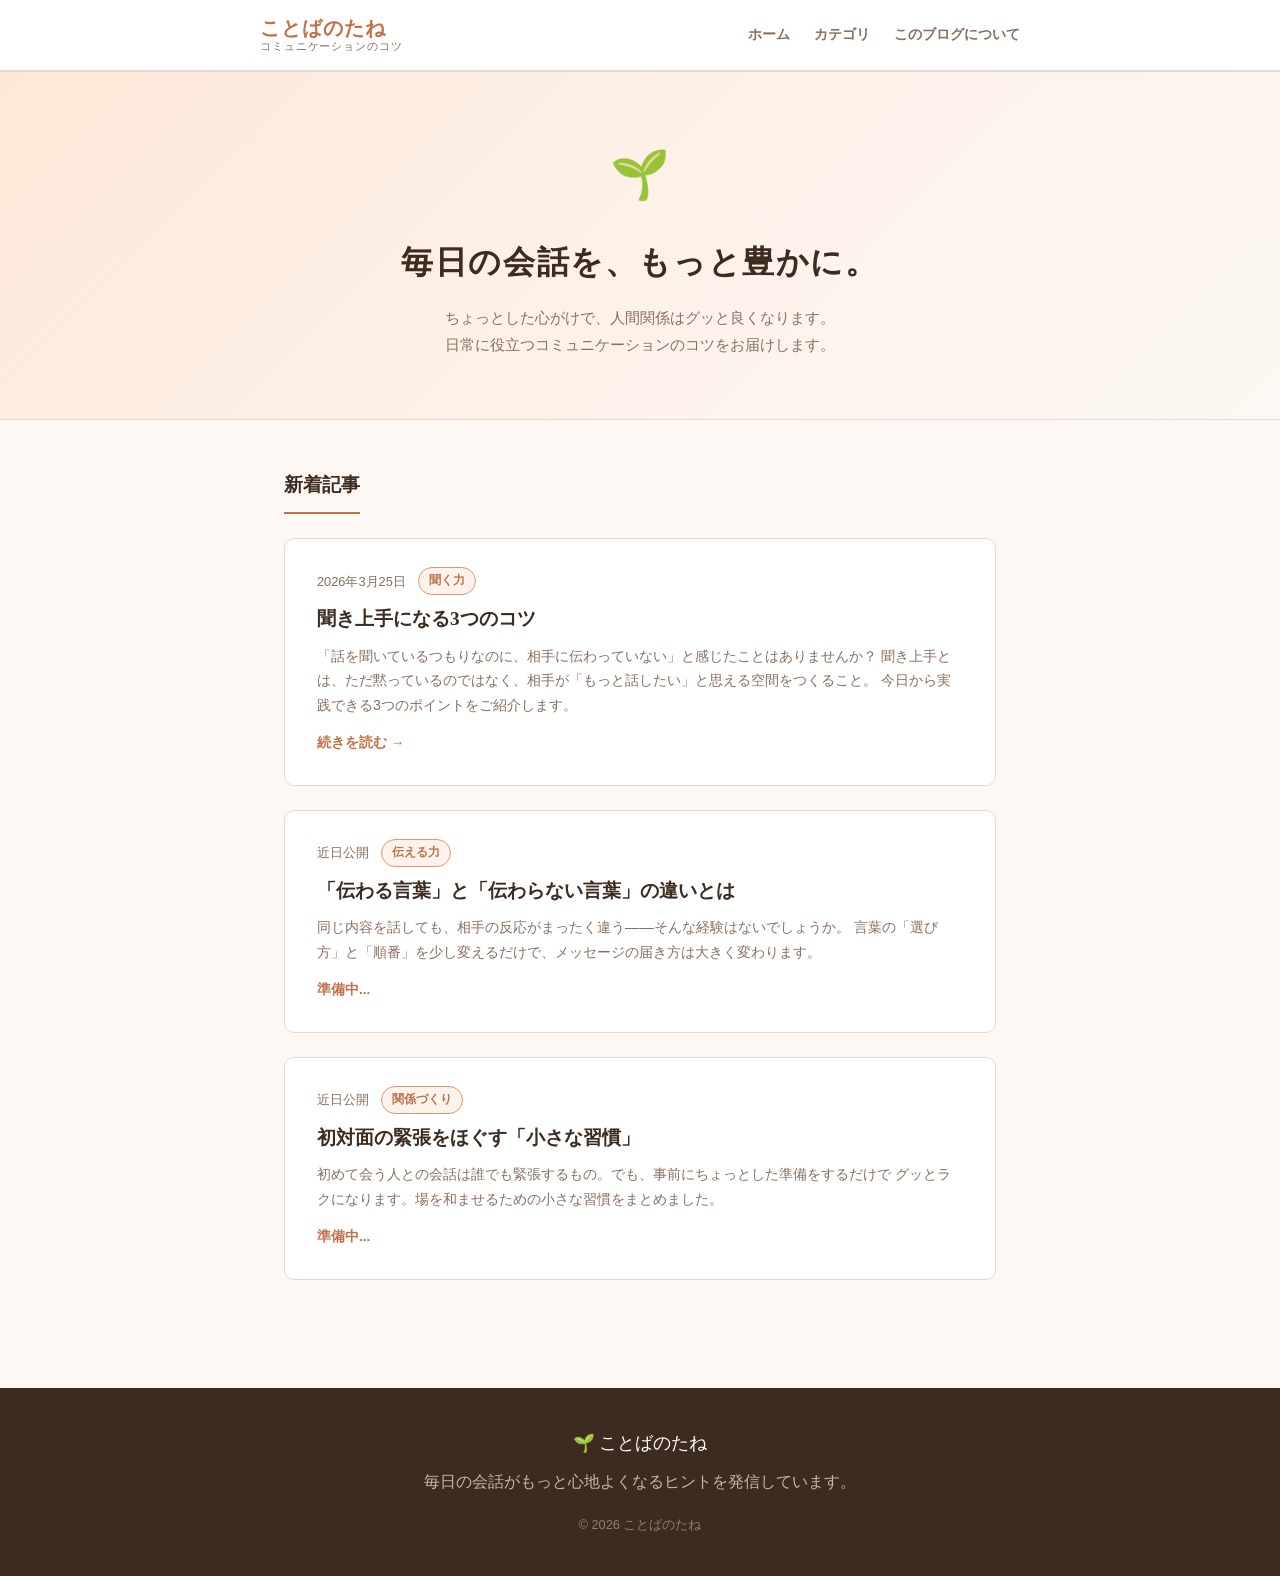
==== index.html @ 7c999f78 "Add files via upload" ====
<!DOCTYPE html>
<html lang="ja">
<head>
  <meta charset="UTF-8">
  <meta name="viewport" content="width=device-width, initial-scale=1.0">
  <title>ことばのたね - コミュニケーションのコツ</title>
  <meta name="description" content="毎日の会話がもっと心地よくなる。コミュニケーションのコツをやさしく発信するブログです。">
  <link rel="stylesheet" href="style.css">
</head>
<body>

  <!-- ヘッダー -->
  <header class="site-header">
    <div class="site-header__inner">
      <a href="index.html" class="site-logo" style="text-decoration:none;">
        <span class="site-logo__title">ことばのたね</span>
        <span class="site-logo__subtitle">コミュニケーションのコツ</span>
      </a>
      <nav class="site-nav">
        <a href="index.html">ホーム</a>
        <a href="#">カテゴリ</a>
        <a href="#">このブログについて</a>
      </nav>
    </div>
  </header>

  <!-- ヒーロー -->
  <section class="hero">
    <div class="hero__inner">
      <div class="hero__icon">🌱</div>
      <h1 class="hero__title">毎日の会話を、もっと豊かに。</h1>
      <p class="hero__desc">ちょっとした心がけで、人間関係はグッと良くなります。<br>日常に役立つコミュニケーションのコツをお届けします。</p>
    </div>
  </section>

  <!-- 記事一覧 -->
  <main class="main-container">
    <h2 class="section-title">新着記事</h2>

    <div class="article-list">

      <!-- 記事1 -->
      <a href="article-listening.html" class="article-card">
        <div class="article-card__meta">
          <span class="article-card__date">2026年3月25日</span>
          <span class="article-card__tag">聞く力</span>
        </div>
        <h3 class="article-card__title">聞き上手になる3つのコツ</h3>
        <p class="article-card__excerpt">
          「話を聞いているつもりなのに、相手に伝わっていない」と感じたことはありませんか？
          聞き上手とは、ただ黙っているのではなく、相手が「もっと話したい」と思える空間をつくること。
          今日から実践できる3つのポイントをご紹介します。
        </p>
        <span class="article-card__read-more">続きを読む →</span>
      </a>

      <!-- 記事2（プレースホルダー） -->
      <a href="#" class="article-card">
        <div class="article-card__meta">
          <span class="article-card__date">近日公開</span>
          <span class="article-card__tag">伝える力</span>
        </div>
        <h3 class="article-card__title">「伝わる言葉」と「伝わらない言葉」の違いとは</h3>
        <p class="article-card__excerpt">
          同じ内容を話しても、相手の反応がまったく違う——そんな経験はないでしょうか。
          言葉の「選び方」と「順番」を少し変えるだけで、メッセージの届き方は大きく変わります。
        </p>
        <span class="article-card__read-more">準備中...</span>
      </a>

      <!-- 記事3（プレースホルダー） -->
      <a href="#" class="article-card">
        <div class="article-card__meta">
          <span class="article-card__date">近日公開</span>
          <span class="article-card__tag">関係づくり</span>
        </div>
        <h3 class="article-card__title">初対面の緊張をほぐす「小さな習慣」</h3>
        <p class="article-card__excerpt">
          初めて会う人との会話は誰でも緊張するもの。でも、事前にちょっとした準備をするだけで
          グッとラクになります。場を和ませるための小さな習慣をまとめました。
        </p>
        <span class="article-card__read-more">準備中...</span>
      </a>

    </div>
  </main>

  <!-- フッター -->
  <footer class="site-footer">
    <div class="site-footer__logo">🌱 ことばのたね</div>
    <p>毎日の会話がもっと心地よくなるヒントを発信しています。</p>
    <p class="site-footer__copy">&copy; 2026 ことばのたね</p>
  </footer>

</body>
</html>
---- style.css ----
/* ===== リセット & 基本設定 ===== */
*, *::before, *::after {
  box-sizing: border-box;
  margin: 0;
  padding: 0;
}

:root {
  --color-bg: #fdf8f3;
  --color-surface: #ffffff;
  --color-primary: #c0714a;
  --color-primary-light: #e8956d;
  --color-text: #3d2b1f;
  --color-text-muted: #8a6e5e;
  --color-border: #e8d9ce;
  --color-accent-bg: #fef3ec;
  --font-base: 'Hiragino Kaku Gothic ProN', 'Hiragino Sans', 'Noto Sans JP', sans-serif;
  --font-serif: 'Hiragino Mincho ProN', 'Noto Serif JP', serif;
  --max-width: 760px;
  --radius: 10px;
}

body {
  background-color: var(--color-bg);
  color: var(--color-text);
  font-family: var(--font-base);
  font-size: 16px;
  line-height: 1.8;
}

a {
  color: var(--color-primary);
  text-decoration: none;
}

a:hover {
  text-decoration: underline;
}

img {
  max-width: 100%;
  display: block;
}

/* ===== ヘッダー ===== */
.site-header {
  background-color: var(--color-surface);
  border-bottom: 2px solid var(--color-border);
  padding: 0 24px;
}

.site-header__inner {
  max-width: var(--max-width);
  margin: 0 auto;
  display: flex;
  align-items: center;
  justify-content: space-between;
  height: 70px;
}

.site-logo {
  display: flex;
  flex-direction: column;
  line-height: 1.2;
}

.site-logo__title {
  font-family: var(--font-serif);
  font-size: 1.25rem;
  font-weight: bold;
  color: var(--color-primary);
  letter-spacing: 0.05em;
}

.site-logo__subtitle {
  font-size: 0.7rem;
  color: var(--color-text-muted);
  letter-spacing: 0.08em;
}

.site-nav {
  display: flex;
  gap: 24px;
}

.site-nav a {
  font-size: 0.875rem;
  color: var(--color-text-muted);
  font-weight: bold;
  transition: color 0.2s;
}

.site-nav a:hover {
  color: var(--color-primary);
  text-decoration: none;
}

/* ===== ヒーロー ===== */
.hero {
  background: linear-gradient(135deg, #fde8d8 0%, #fdf3ec 60%, #fdf8f3 100%);
  padding: 60px 24px;
  text-align: center;
  border-bottom: 1px solid var(--color-border);
}

.hero__inner {
  max-width: var(--max-width);
  margin: 0 auto;
}

.hero__icon {
  font-size: 3rem;
  margin-bottom: 16px;
}

.hero__title {
  font-family: var(--font-serif);
  font-size: 2rem;
  color: var(--color-text);
  margin-bottom: 12px;
  letter-spacing: 0.05em;
}

.hero__desc {
  font-size: 0.95rem;
  color: var(--color-text-muted);
  max-width: 480px;
  margin: 0 auto;
}

/* ===== メインレイアウト ===== */
.main-container {
  max-width: var(--max-width);
  margin: 0 auto;
  padding: 48px 24px;
}

/* ===== セクションタイトル ===== */
.section-title {
  font-family: var(--font-serif);
  font-size: 1.2rem;
  color: var(--color-text);
  margin-bottom: 24px;
  padding-bottom: 10px;
  border-bottom: 2px solid var(--color-primary);
  display: inline-block;
}

/* ===== 記事カード ===== */
.article-list {
  display: flex;
  flex-direction: column;
  gap: 24px;
}

.article-card {
  background: var(--color-surface);
  border: 1px solid var(--color-border);
  border-radius: var(--radius);
  padding: 28px 32px;
  transition: box-shadow 0.2s, transform 0.2s;
  display: block;
  color: inherit;
}

.article-card:hover {
  box-shadow: 0 4px 20px rgba(192, 113, 74, 0.12);
  transform: translateY(-2px);
  text-decoration: none;
}

.article-card__meta {
  display: flex;
  align-items: center;
  gap: 12px;
  margin-bottom: 10px;
}

.article-card__date {
  font-size: 0.8rem;
  color: var(--color-text-muted);
}

.article-card__tag {
  font-size: 0.75rem;
  background-color: var(--color-accent-bg);
  color: var(--color-primary);
  border: 1px solid var(--color-primary-light);
  border-radius: 20px;
  padding: 2px 10px;
  font-weight: bold;
}

.article-card__title {
  font-family: var(--font-serif);
  font-size: 1.2rem;
  color: var(--color-text);
  margin-bottom: 10px;
  line-height: 1.5;
}

.article-card:hover .article-card__title {
  color: var(--color-primary);
}

.article-card__excerpt {
  font-size: 0.9rem;
  color: var(--color-text-muted);
  line-height: 1.7;
}

.article-card__read-more {
  display: inline-block;
  margin-top: 14px;
  font-size: 0.85rem;
  font-weight: bold;
  color: var(--color-primary);
}

/* ===== フッター ===== */
.site-footer {
  background-color: var(--color-text);
  color: #c9b5ab;
  text-align: center;
  padding: 40px 24px;
  margin-top: 60px;
}

.site-footer__logo {
  font-family: var(--font-serif);
  font-size: 1.1rem;
  color: #fff;
  margin-bottom: 8px;
}

.site-footer__copy {
  font-size: 0.8rem;
  margin-top: 16px;
  opacity: 0.6;
}

/* ===== 記事詳細ページ ===== */
.article-header {
  background: linear-gradient(135deg, #fde8d8 0%, #fdf3ec 60%, #fdf8f3 100%);
  padding: 56px 24px 48px;
  border-bottom: 1px solid var(--color-border);
}

.article-header__inner {
  max-width: var(--max-width);
  margin: 0 auto;
}

.article-header__back {
  display: inline-block;
  font-size: 0.85rem;
  color: var(--color-text-muted);
  margin-bottom: 24px;
}

.article-header__back:hover {
  color: var(--color-primary);
  text-decoration: none;
}

.article-header__meta {
  display: flex;
  align-items: center;
  gap: 12px;
  margin-bottom: 16px;
}

.article-header__title {
  font-family: var(--font-serif);
  font-size: 1.9rem;
  line-height: 1.45;
  color: var(--color-text);
  letter-spacing: 0.03em;
}

/* ===== 記事本文 ===== */
.article-body {
  max-width: var(--max-width);
  margin: 0 auto;
  padding: 48px 24px 64px;
}

.article-body p {
  margin-bottom: 1.5em;
  font-size: 1rem;
  line-height: 1.9;
}

.article-body h2 {
  font-family: var(--font-serif);
  font-size: 1.4rem;
  color: var(--color-text);
  margin: 2.4em 0 0.8em;
  padding-left: 14px;
  border-left: 4px solid var(--color-primary);
  line-height: 1.4;
}

.article-body h3 {
  font-family: var(--font-serif);
  font-size: 1.15rem;
  color: var(--color-text);
  margin: 1.8em 0 0.6em;
}

.article-body ul, .article-body ol {
  padding-left: 1.6em;
  margin-bottom: 1.5em;
}

.article-body li {
  margin-bottom: 0.5em;
}

.article-body blockquote {
  background-color: var(--color-accent-bg);
  border-left: 4px solid var(--color-primary-light);
  padding: 16px 20px;
  border-radius: 0 var(--radius) var(--radius) 0;
  margin: 1.5em 0;
  font-style: italic;
  color: var(--color-text-muted);
}

.article-body .tip-box {
  background-color: var(--color-accent-bg);
  border: 1px solid var(--color-border);
  border-radius: var(--radius);
  padding: 20px 24px;
  margin: 1.5em 0;
}

.article-body .tip-box__label {
  font-size: 0.8rem;
  font-weight: bold;
  color: var(--color-primary);
  letter-spacing: 0.1em;
  margin-bottom: 6px;
}

/* ===== 記事ナビゲーション ===== */
.article-nav {
  max-width: var(--max-width);
  margin: 0 auto 48px;
  padding: 0 24px;
  display: flex;
  justify-content: center;
  gap: 16px;
  flex-wrap: wrap;
}

.article-nav a {
  display: inline-block;
  padding: 10px 24px;
  border-radius: 24px;
  font-size: 0.9rem;
  font-weight: bold;
  background-color: var(--color-surface);
  border: 2px solid var(--color-primary);
  color: var(--color-primary);
  transition: background-color 0.2s, color 0.2s;
}

.article-nav a:hover {
  background-color: var(--color-primary);
  color: #fff;
  text-decoration: none;
}

/* ===== レスポンシブ ===== */
@media (max-width: 600px) {
  .hero__title { font-size: 1.5rem; }
  .article-header__title { font-size: 1.5rem; }
  .article-card { padding: 20px; }
  .site-nav { gap: 16px; }
}
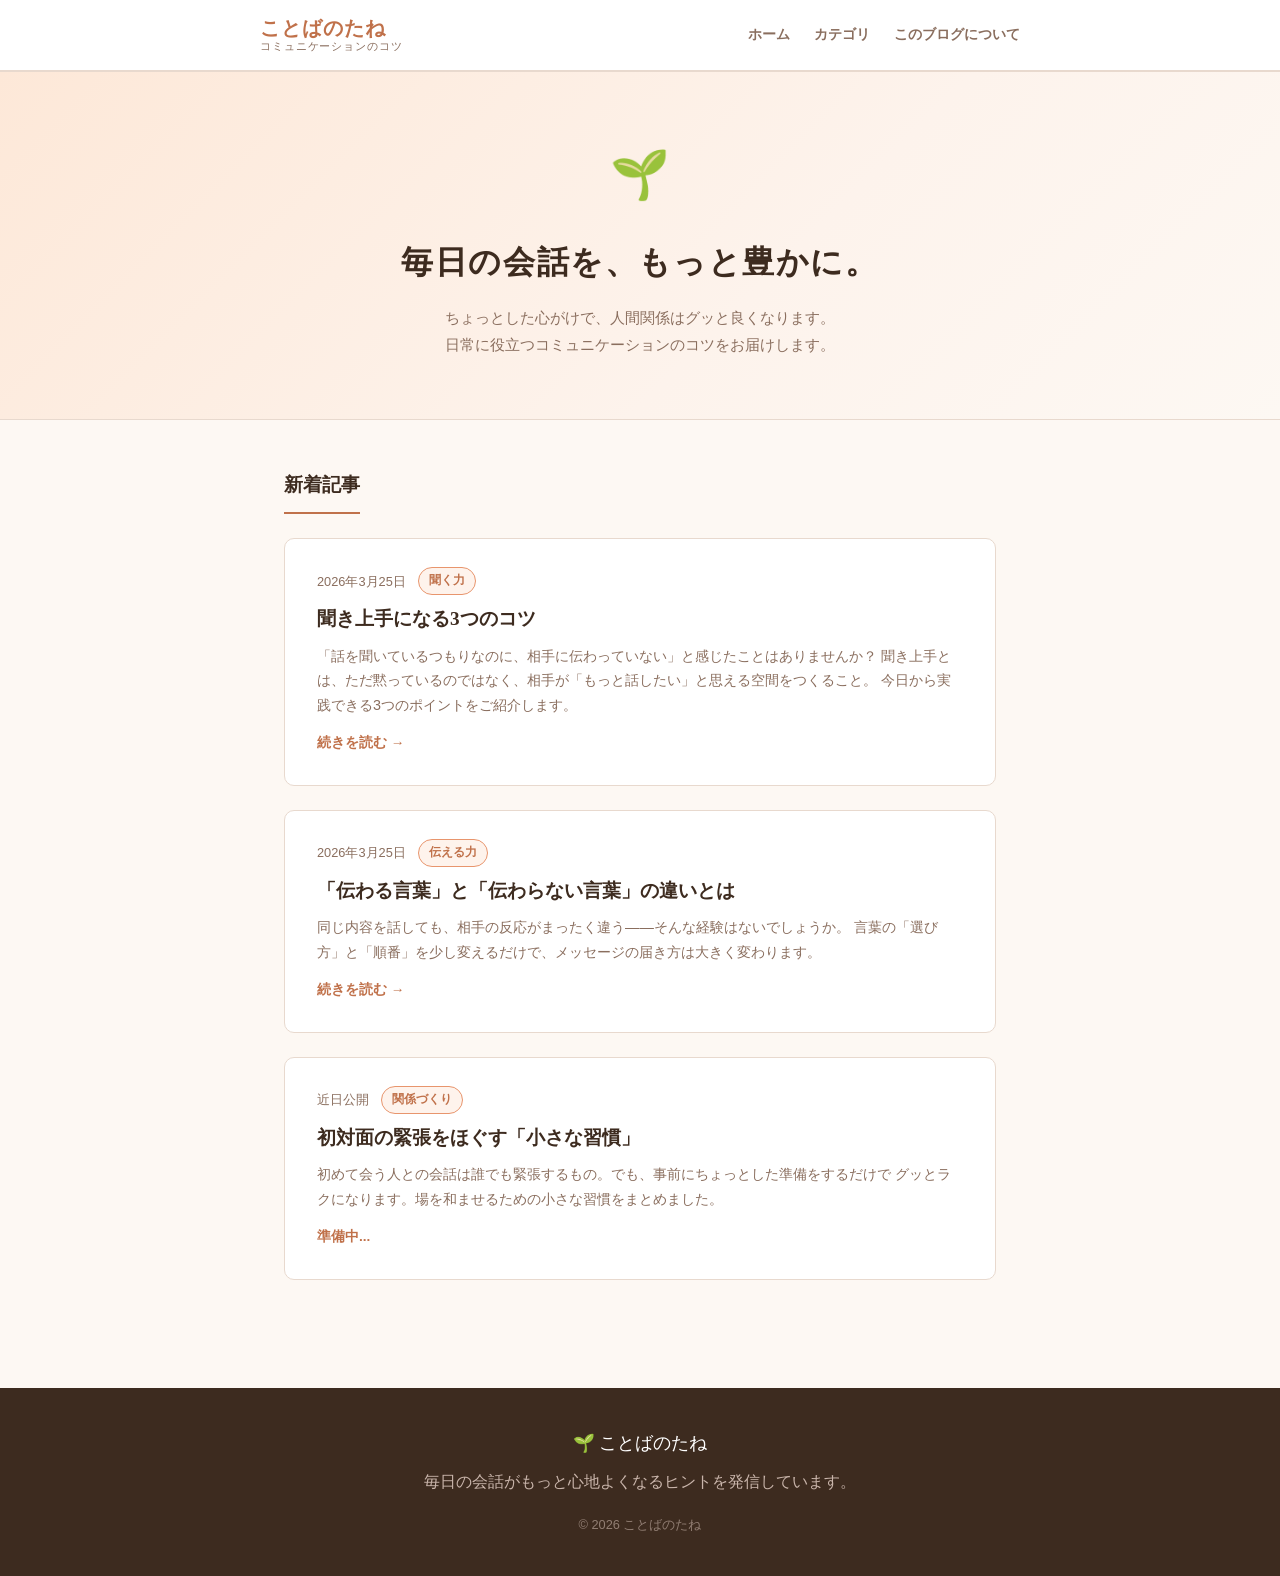
==== commit d23cc073: "Add files via upload" ====
--- a/index.html
+++ b/index.html
@@ -54,10 +54,10 @@
         <span class="article-card__read-more">続きを読む →</span>
       </a>
 
-      <!-- 記事2（プレースホルダー） -->
-      <a href="#" class="article-card">
+      <!-- 記事2 -->
+      <a href="article-words.html" class="article-card">
         <div class="article-card__meta">
-          <span class="article-card__date">近日公開</span>
+          <span class="article-card__date">2026年3月25日</span>
           <span class="article-card__tag">伝える力</span>
         </div>
         <h3 class="article-card__title">「伝わる言葉」と「伝わらない言葉」の違いとは</h3>
@@ -65,7 +65,7 @@
           同じ内容を話しても、相手の反応がまったく違う——そんな経験はないでしょうか。
           言葉の「選び方」と「順番」を少し変えるだけで、メッセージの届き方は大きく変わります。
         </p>
-        <span class="article-card__read-more">準備中...</span>
+        <span class="article-card__read-more">続きを読む →</span>
       </a>
 
       <!-- 記事3（プレースホルダー） -->
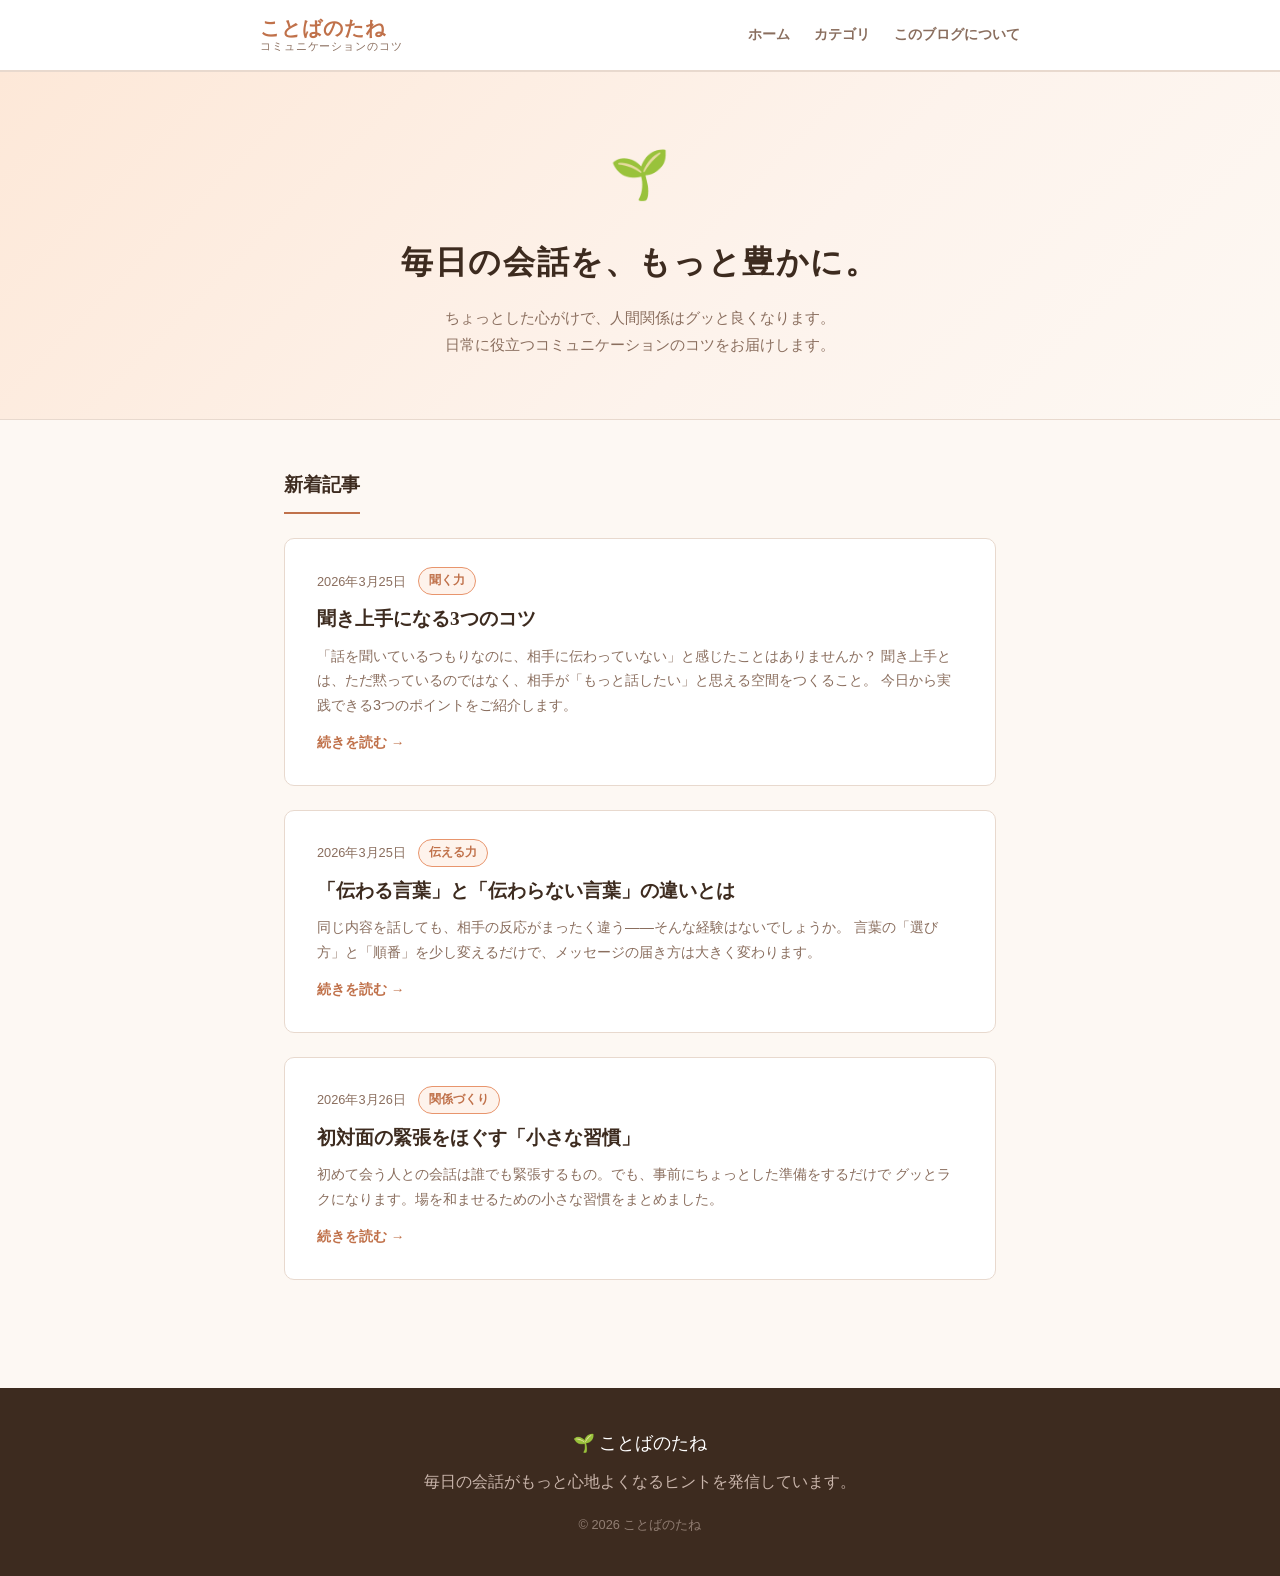
==== commit 2a84ee74: "Add files via upload" ====
--- a/index.html
+++ b/index.html
@@ -68,10 +68,10 @@
         <span class="article-card__read-more">続きを読む →</span>
       </a>
 
-      <!-- 記事3（プレースホルダー） -->
-      <a href="#" class="article-card">
+      <!-- 記事3 -->
+      <a href="article-first-meeting.html" class="article-card">
         <div class="article-card__meta">
-          <span class="article-card__date">近日公開</span>
+          <span class="article-card__date">2026年3月26日</span>
           <span class="article-card__tag">関係づくり</span>
         </div>
         <h3 class="article-card__title">初対面の緊張をほぐす「小さな習慣」</h3>
@@ -79,7 +79,7 @@
           初めて会う人との会話は誰でも緊張するもの。でも、事前にちょっとした準備をするだけで
           グッとラクになります。場を和ませるための小さな習慣をまとめました。
         </p>
-        <span class="article-card__read-more">準備中...</span>
+        <span class="article-card__read-more">続きを読む →</span>
       </a>
 
     </div>
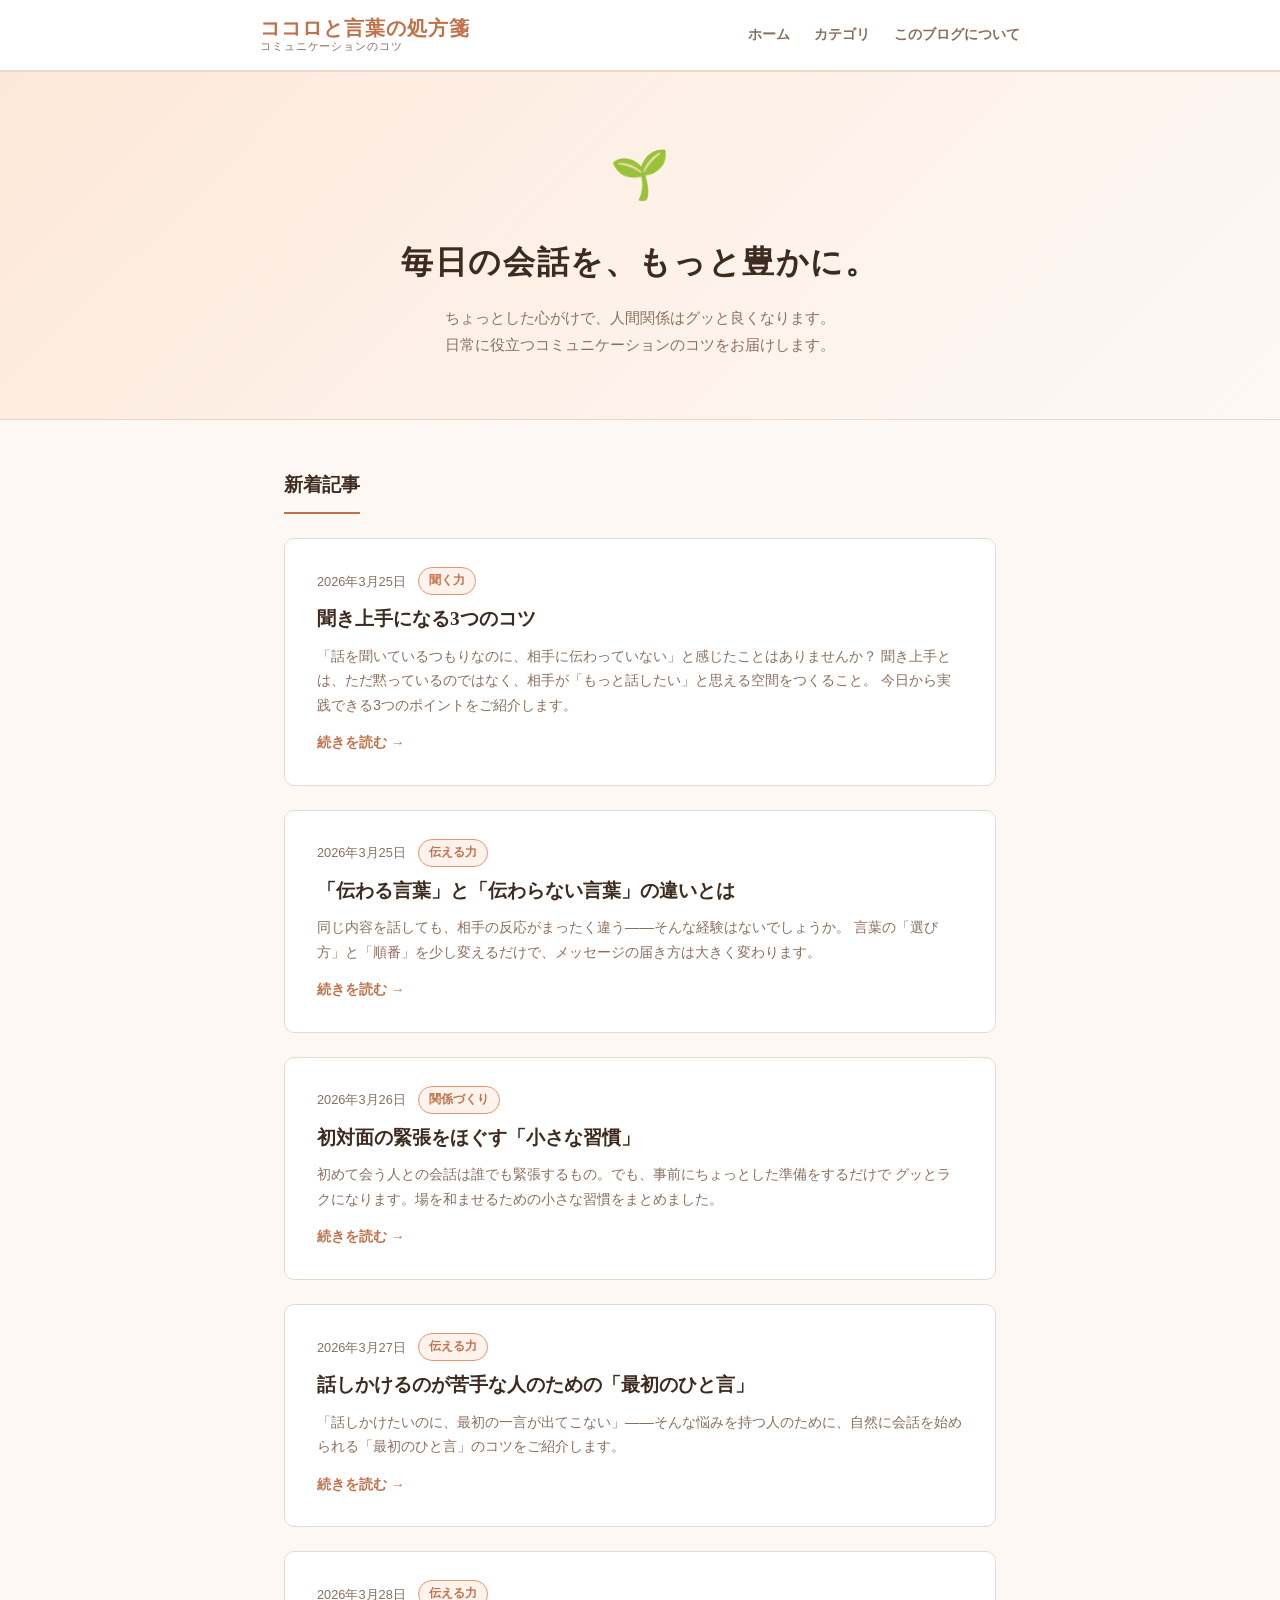
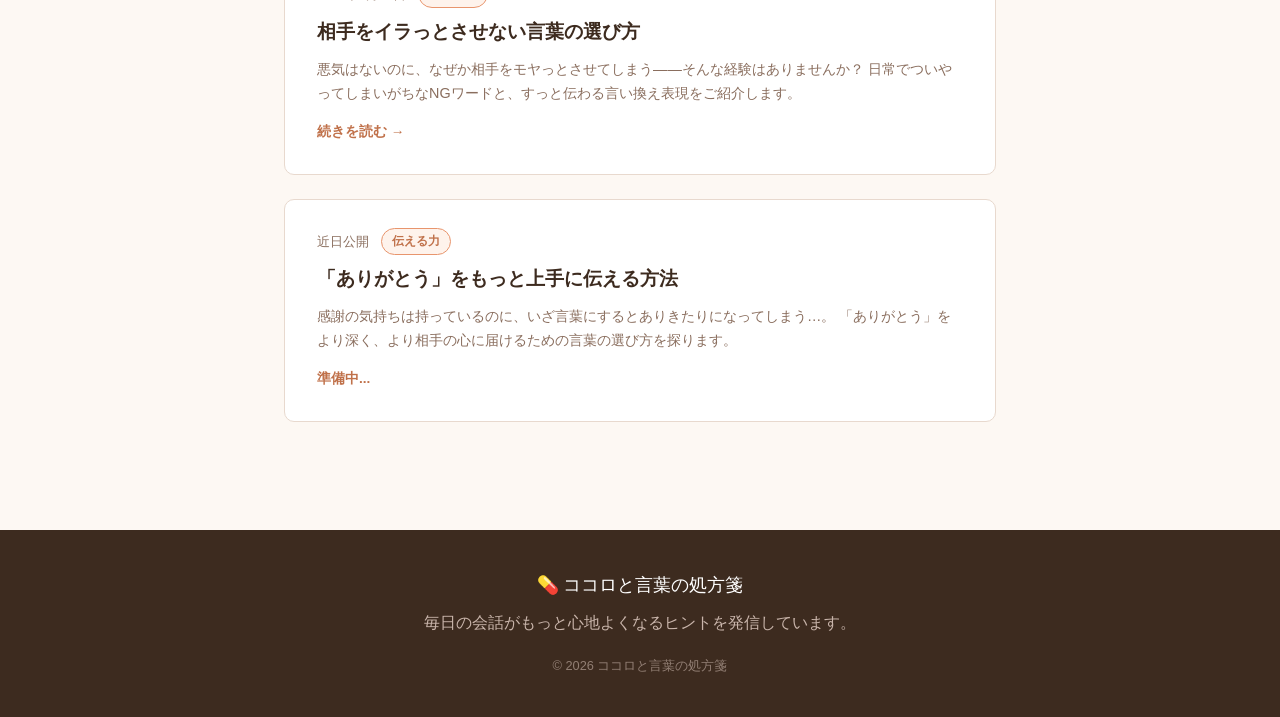
==== commit 2650ceaa: "Add files via upload" ====
--- a/index.html
+++ b/index.html
@@ -3,7 +3,7 @@
 <head>
   <meta charset="UTF-8">
   <meta name="viewport" content="width=device-width, initial-scale=1.0">
-  <title>ことばのたね - コミュニケーションのコツ</title>
+  <title>ココロと言葉の処方箋 - コミュニケーションのコツ</title>
   <meta name="description" content="毎日の会話がもっと心地よくなる。コミュニケーションのコツをやさしく発信するブログです。">
   <link rel="stylesheet" href="style.css">
 </head>
@@ -13,7 +13,7 @@
   <header class="site-header">
     <div class="site-header__inner">
       <a href="index.html" class="site-logo" style="text-decoration:none;">
-        <span class="site-logo__title">ことばのたね</span>
+        <span class="site-logo__title">ココロと言葉の処方箋</span>
         <span class="site-logo__subtitle">コミュニケーションのコツ</span>
       </a>
       <nav class="site-nav">
@@ -82,14 +82,55 @@
         <span class="article-card__read-more">続きを読む →</span>
       </a>
 
+      <!-- 記事4 -->
+      <a href="article-first-word.html" class="article-card">
+        <div class="article-card__meta">
+          <span class="article-card__date">2026年3月27日</span>
+          <span class="article-card__tag">伝える力</span>
+        </div>
+        <h3 class="article-card__title">話しかけるのが苦手な人のための「最初のひと言」</h3>
+        <p class="article-card__excerpt">
+          「話しかけたいのに、最初の一言が出てこない」——そんな悩みを持つ人のために、自然に会話を始められる「最初のひと言」のコツをご紹介します。
+        </p>
+        <span class="article-card__read-more">続きを読む →</span>
+      </a>
+
+      <!-- 記事5 -->
+      <a href="article-irritation.html" class="article-card">
+        <div class="article-card__meta">
+          <span class="article-card__date">2026年3月28日</span>
+          <span class="article-card__tag">伝える力</span>
+        </div>
+        <h3 class="article-card__title">相手をイラっとさせない言葉の選び方</h3>
+        <p class="article-card__excerpt">
+          悪気はないのに、なぜか相手をモヤっとさせてしまう——そんな経験はありませんか？
+          日常でついやってしまいがちなNGワードと、すっと伝わる言い換え表現をご紹介します。
+        </p>
+        <span class="article-card__read-more">続きを読む →</span>
+      </a>
+
+      <!-- 記事6 -->
+      <a href="#" class="article-card">
+        <div class="article-card__meta">
+          <span class="article-card__date">近日公開</span>
+          <span class="article-card__tag">伝える力</span>
+        </div>
+        <h3 class="article-card__title">「ありがとう」をもっと上手に伝える方法</h3>
+        <p class="article-card__excerpt">
+          感謝の気持ちは持っているのに、いざ言葉にするとありきたりになってしまう…。
+          「ありがとう」をより深く、より相手の心に届けるための言葉の選び方を探ります。
+        </p>
+        <span class="article-card__read-more">準備中...</span>
+      </a>
+
     </div>
   </main>
 
   <!-- フッター -->
   <footer class="site-footer">
-    <div class="site-footer__logo">🌱 ことばのたね</div>
+    <div class="site-footer__logo">💊 ココロと言葉の処方箋</div>
     <p>毎日の会話がもっと心地よくなるヒントを発信しています。</p>
-    <p class="site-footer__copy">&copy; 2026 ことばのたね</p>
+    <p class="site-footer__copy">&copy; 2026 ココロと言葉の処方箋</p>
   </footer>
 
 </body>
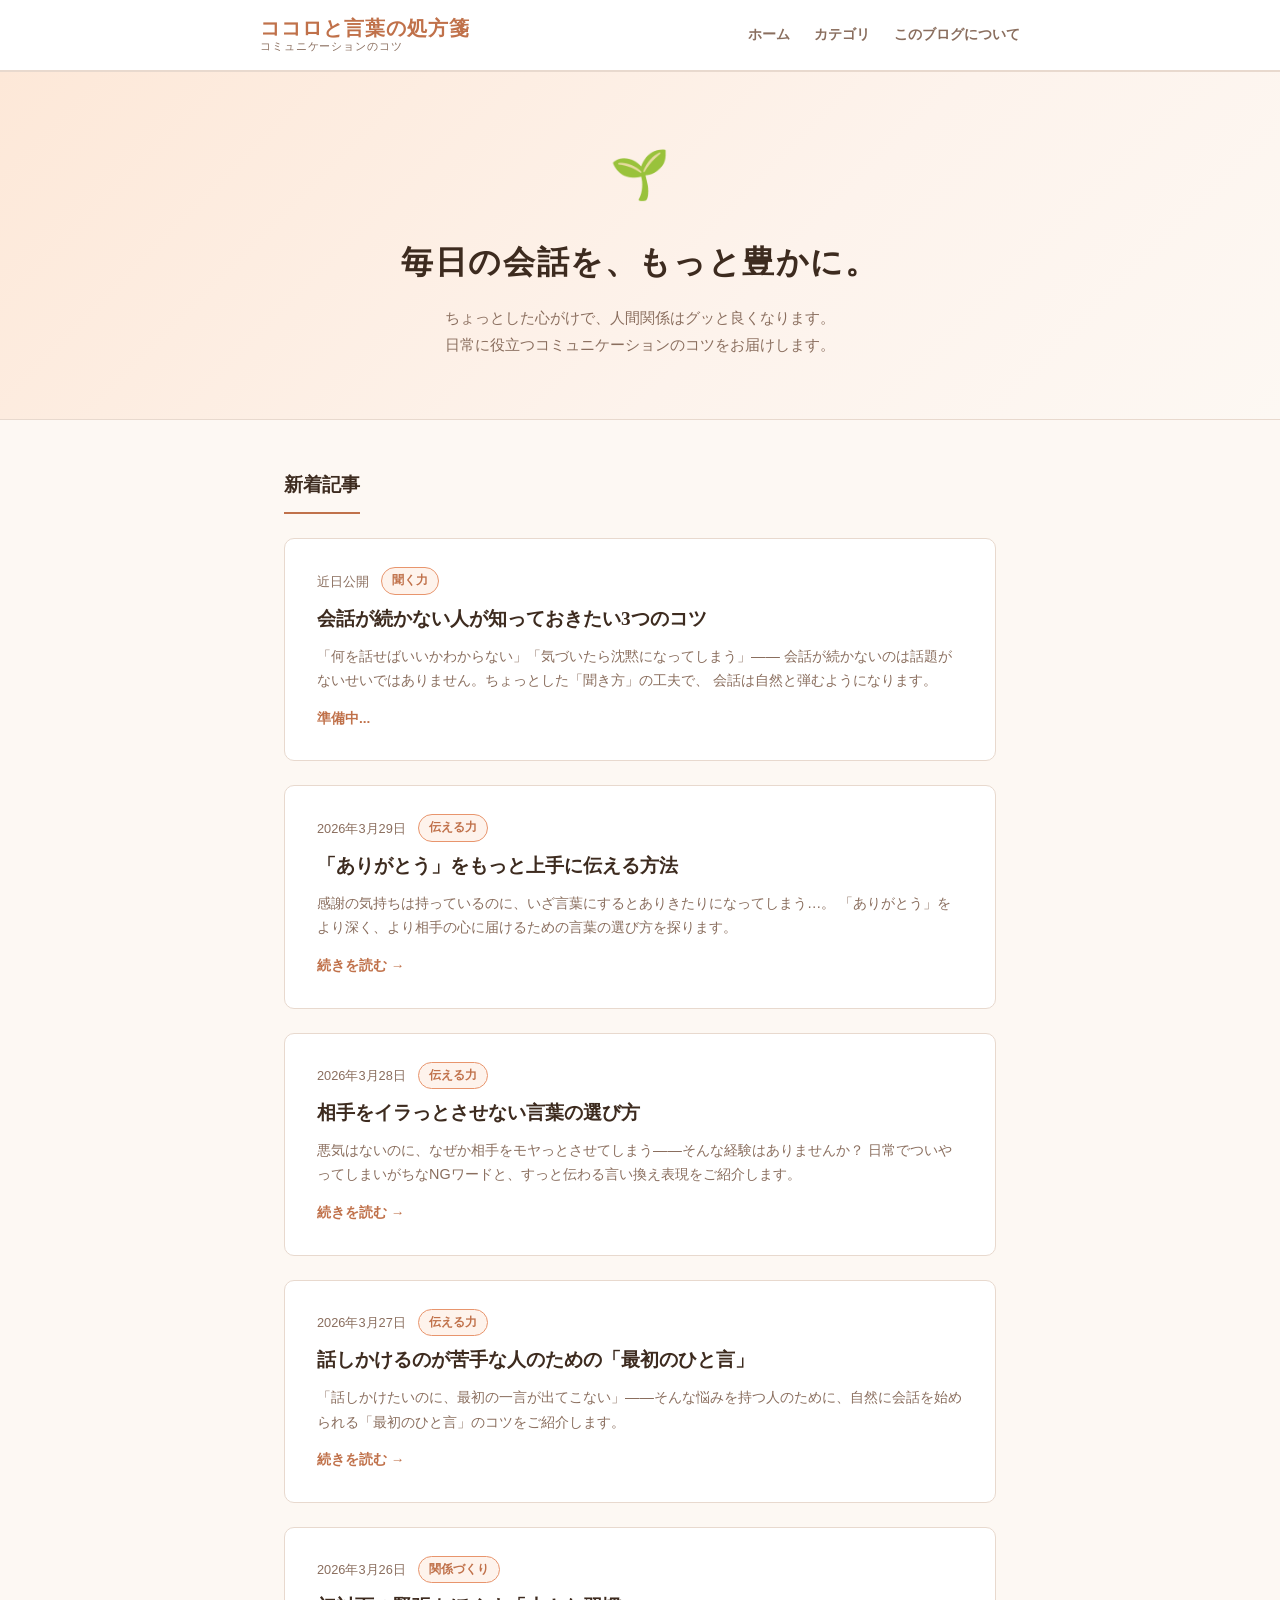
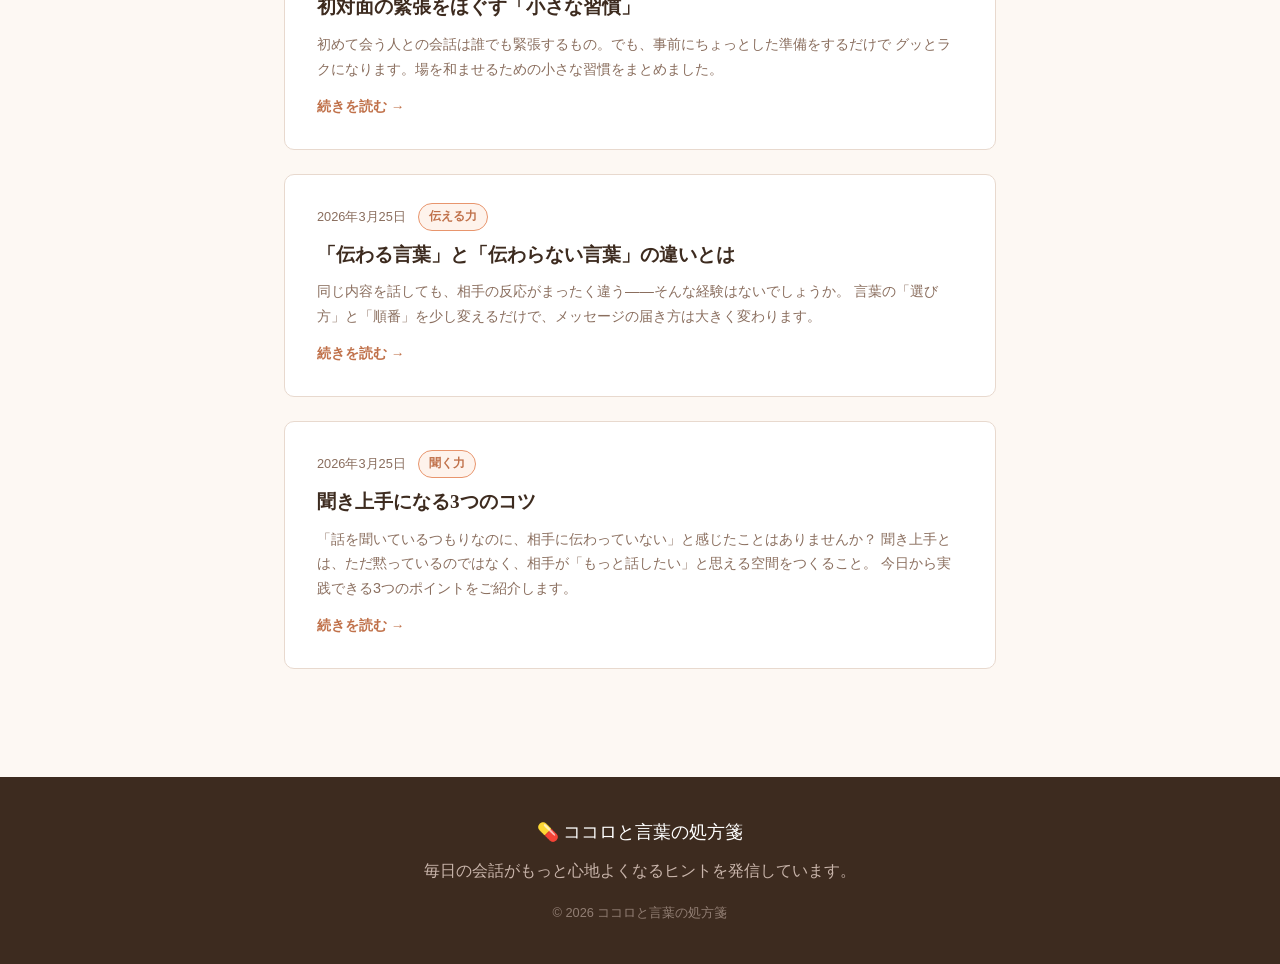
==== commit c405ef2a: "Add files via upload" ====
--- a/index.html
+++ b/index.html
@@ -40,44 +40,44 @@
     <div class="article-list">
 
       <!-- 記事1 -->
-      <a href="article-listening.html" class="article-card">
+      <a href="#" class="article-card">
         <div class="article-card__meta">
-          <span class="article-card__date">2026年3月25日</span>
+          <span class="article-card__date">近日公開</span>
           <span class="article-card__tag">聞く力</span>
         </div>
-        <h3 class="article-card__title">聞き上手になる3つのコツ</h3>
+        <h3 class="article-card__title">会話が続かない人が知っておきたい3つのコツ</h3>
         <p class="article-card__excerpt">
-          「話を聞いているつもりなのに、相手に伝わっていない」と感じたことはありませんか？
-          聞き上手とは、ただ黙っているのではなく、相手が「もっと話したい」と思える空間をつくること。
-          今日から実践できる3つのポイントをご紹介します。
+          「何を話せばいいかわからない」「気づいたら沈黙になってしまう」——
+          会話が続かないのは話題がないせいではありません。ちょっとした「聞き方」の工夫で、
+          会話は自然と弾むようになります。
         </p>
-        <span class="article-card__read-more">続きを読む →</span>
+        <span class="article-card__read-more">準備中...</span>
       </a>
 
       <!-- 記事2 -->
-      <a href="article-words.html" class="article-card">
+      <a href="article-thankyou.html" class="article-card">
         <div class="article-card__meta">
-          <span class="article-card__date">2026年3月25日</span>
+          <span class="article-card__date">2026年3月29日</span>
           <span class="article-card__tag">伝える力</span>
         </div>
-        <h3 class="article-card__title">「伝わる言葉」と「伝わらない言葉」の違いとは</h3>
+        <h3 class="article-card__title">「ありがとう」をもっと上手に伝える方法</h3>
         <p class="article-card__excerpt">
-          同じ内容を話しても、相手の反応がまったく違う——そんな経験はないでしょうか。
-          言葉の「選び方」と「順番」を少し変えるだけで、メッセージの届き方は大きく変わります。
+          感謝の気持ちは持っているのに、いざ言葉にするとありきたりになってしまう…。
+          「ありがとう」をより深く、より相手の心に届けるための言葉の選び方を探ります。
         </p>
         <span class="article-card__read-more">続きを読む →</span>
       </a>
 
       <!-- 記事3 -->
-      <a href="article-first-meeting.html" class="article-card">
+      <a href="article-irritation.html" class="article-card">
         <div class="article-card__meta">
-          <span class="article-card__date">2026年3月26日</span>
-          <span class="article-card__tag">関係づくり</span>
+          <span class="article-card__date">2026年3月28日</span>
+          <span class="article-card__tag">伝える力</span>
         </div>
-        <h3 class="article-card__title">初対面の緊張をほぐす「小さな習慣」</h3>
+        <h3 class="article-card__title">相手をイラっとさせない言葉の選び方</h3>
         <p class="article-card__excerpt">
-          初めて会う人との会話は誰でも緊張するもの。でも、事前にちょっとした準備をするだけで
-          グッとラクになります。場を和ませるための小さな習慣をまとめました。
+          悪気はないのに、なぜか相手をモヤっとさせてしまう——そんな経験はありませんか？
+          日常でついやってしまいがちなNGワードと、すっと伝わる言い換え表現をご紹介します。
         </p>
         <span class="article-card__read-more">続きを読む →</span>
       </a>
@@ -96,31 +96,46 @@
       </a>
 
       <!-- 記事5 -->
-      <a href="article-irritation.html" class="article-card">
+      <a href="article-first-meeting.html" class="article-card">
         <div class="article-card__meta">
-          <span class="article-card__date">2026年3月28日</span>
-          <span class="article-card__tag">伝える力</span>
+          <span class="article-card__date">2026年3月26日</span>
+          <span class="article-card__tag">関係づくり</span>
         </div>
-        <h3 class="article-card__title">相手をイラっとさせない言葉の選び方</h3>
+        <h3 class="article-card__title">初対面の緊張をほぐす「小さな習慣」</h3>
         <p class="article-card__excerpt">
-          悪気はないのに、なぜか相手をモヤっとさせてしまう——そんな経験はありませんか？
-          日常でついやってしまいがちなNGワードと、すっと伝わる言い換え表現をご紹介します。
+          初めて会う人との会話は誰でも緊張するもの。でも、事前にちょっとした準備をするだけで
+          グッとラクになります。場を和ませるための小さな習慣をまとめました。
         </p>
         <span class="article-card__read-more">続きを読む →</span>
       </a>
 
       <!-- 記事6 -->
-      <a href="#" class="article-card">
+      <a href="article-words.html" class="article-card">
         <div class="article-card__meta">
-          <span class="article-card__date">近日公開</span>
+          <span class="article-card__date">2026年3月25日</span>
           <span class="article-card__tag">伝える力</span>
         </div>
-        <h3 class="article-card__title">「ありがとう」をもっと上手に伝える方法</h3>
+        <h3 class="article-card__title">「伝わる言葉」と「伝わらない言葉」の違いとは</h3>
         <p class="article-card__excerpt">
-          感謝の気持ちは持っているのに、いざ言葉にするとありきたりになってしまう…。
-          「ありがとう」をより深く、より相手の心に届けるための言葉の選び方を探ります。
+          同じ内容を話しても、相手の反応がまったく違う——そんな経験はないでしょうか。
+          言葉の「選び方」と「順番」を少し変えるだけで、メッセージの届き方は大きく変わります。
         </p>
-        <span class="article-card__read-more">準備中...</span>
+        <span class="article-card__read-more">続きを読む →</span>
+      </a>
+
+      <!-- 記事7 -->
+      <a href="article-listening.html" class="article-card">
+        <div class="article-card__meta">
+          <span class="article-card__date">2026年3月25日</span>
+          <span class="article-card__tag">聞く力</span>
+        </div>
+        <h3 class="article-card__title">聞き上手になる3つのコツ</h3>
+        <p class="article-card__excerpt">
+          「話を聞いているつもりなのに、相手に伝わっていない」と感じたことはありませんか？
+          聞き上手とは、ただ黙っているのではなく、相手が「もっと話したい」と思える空間をつくること。
+          今日から実践できる3つのポイントをご紹介します。
+        </p>
+        <span class="article-card__read-more">続きを読む →</span>
       </a>
 
     </div>
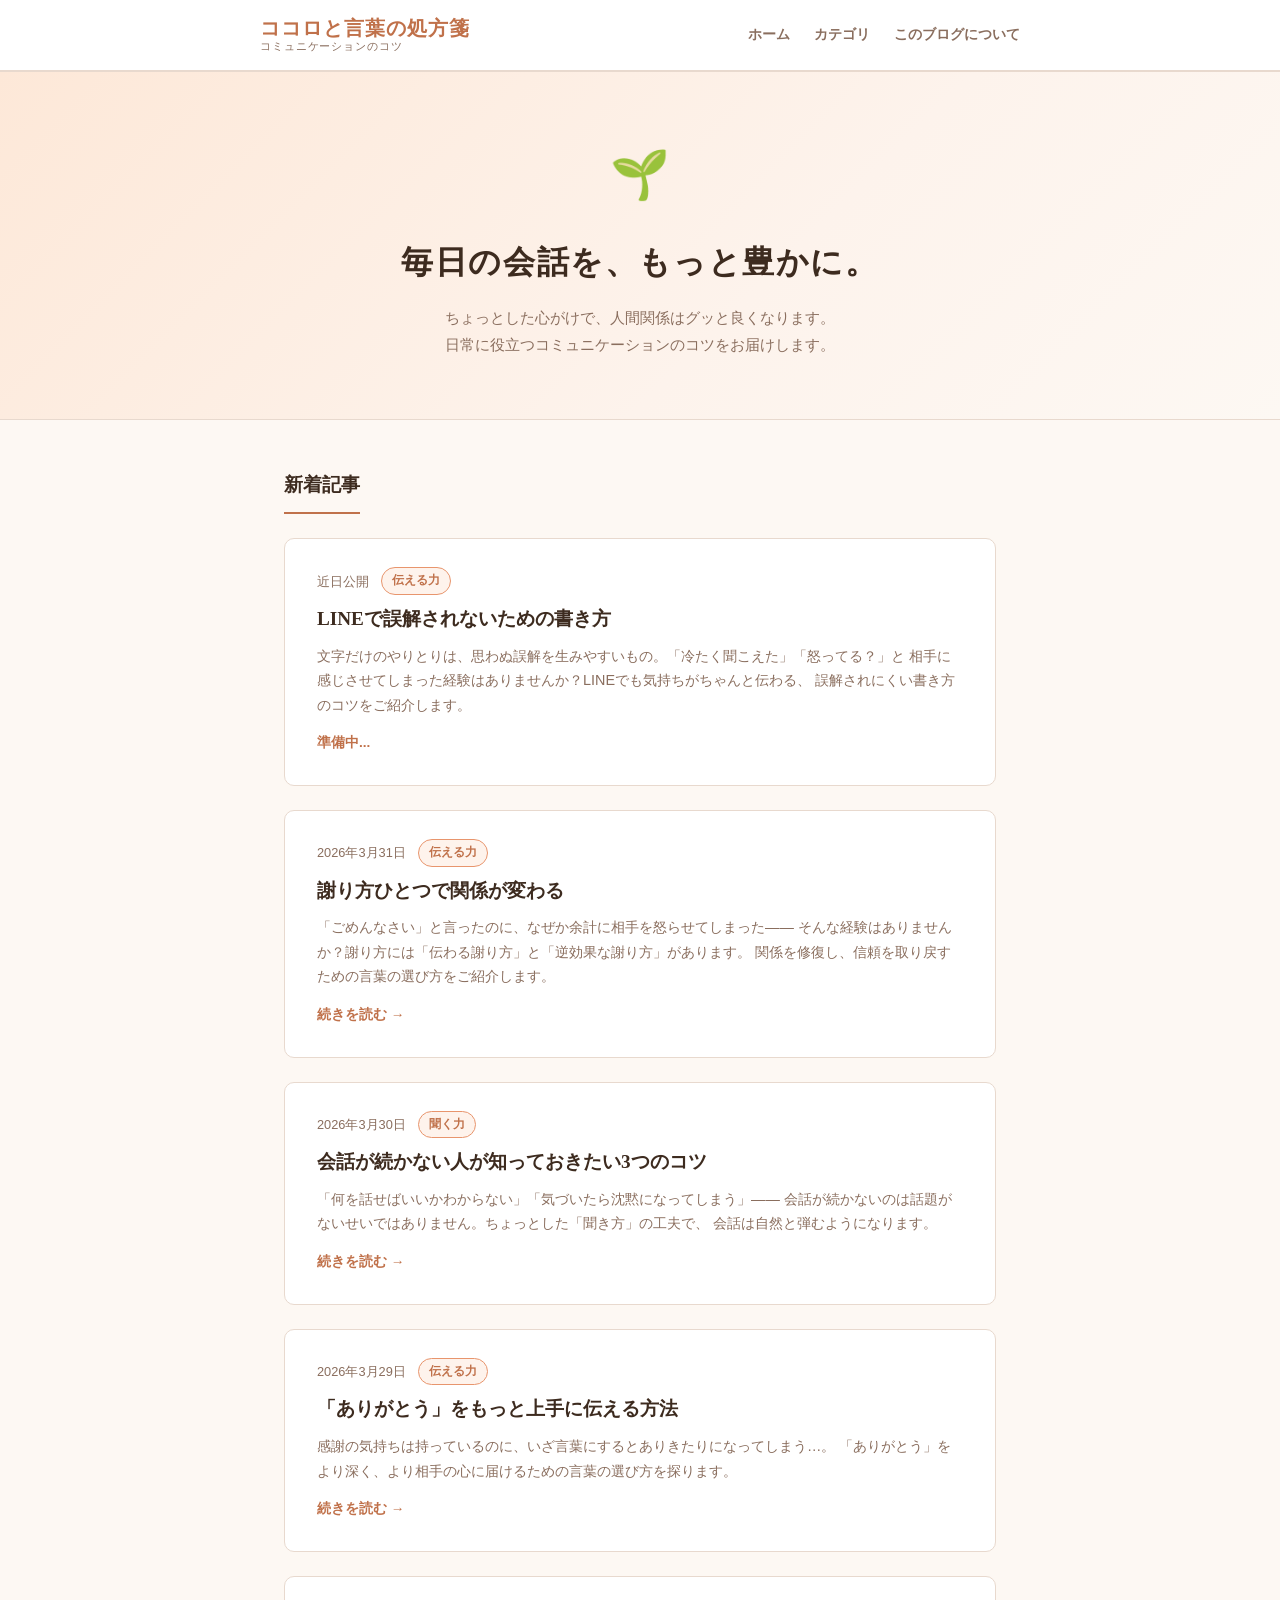
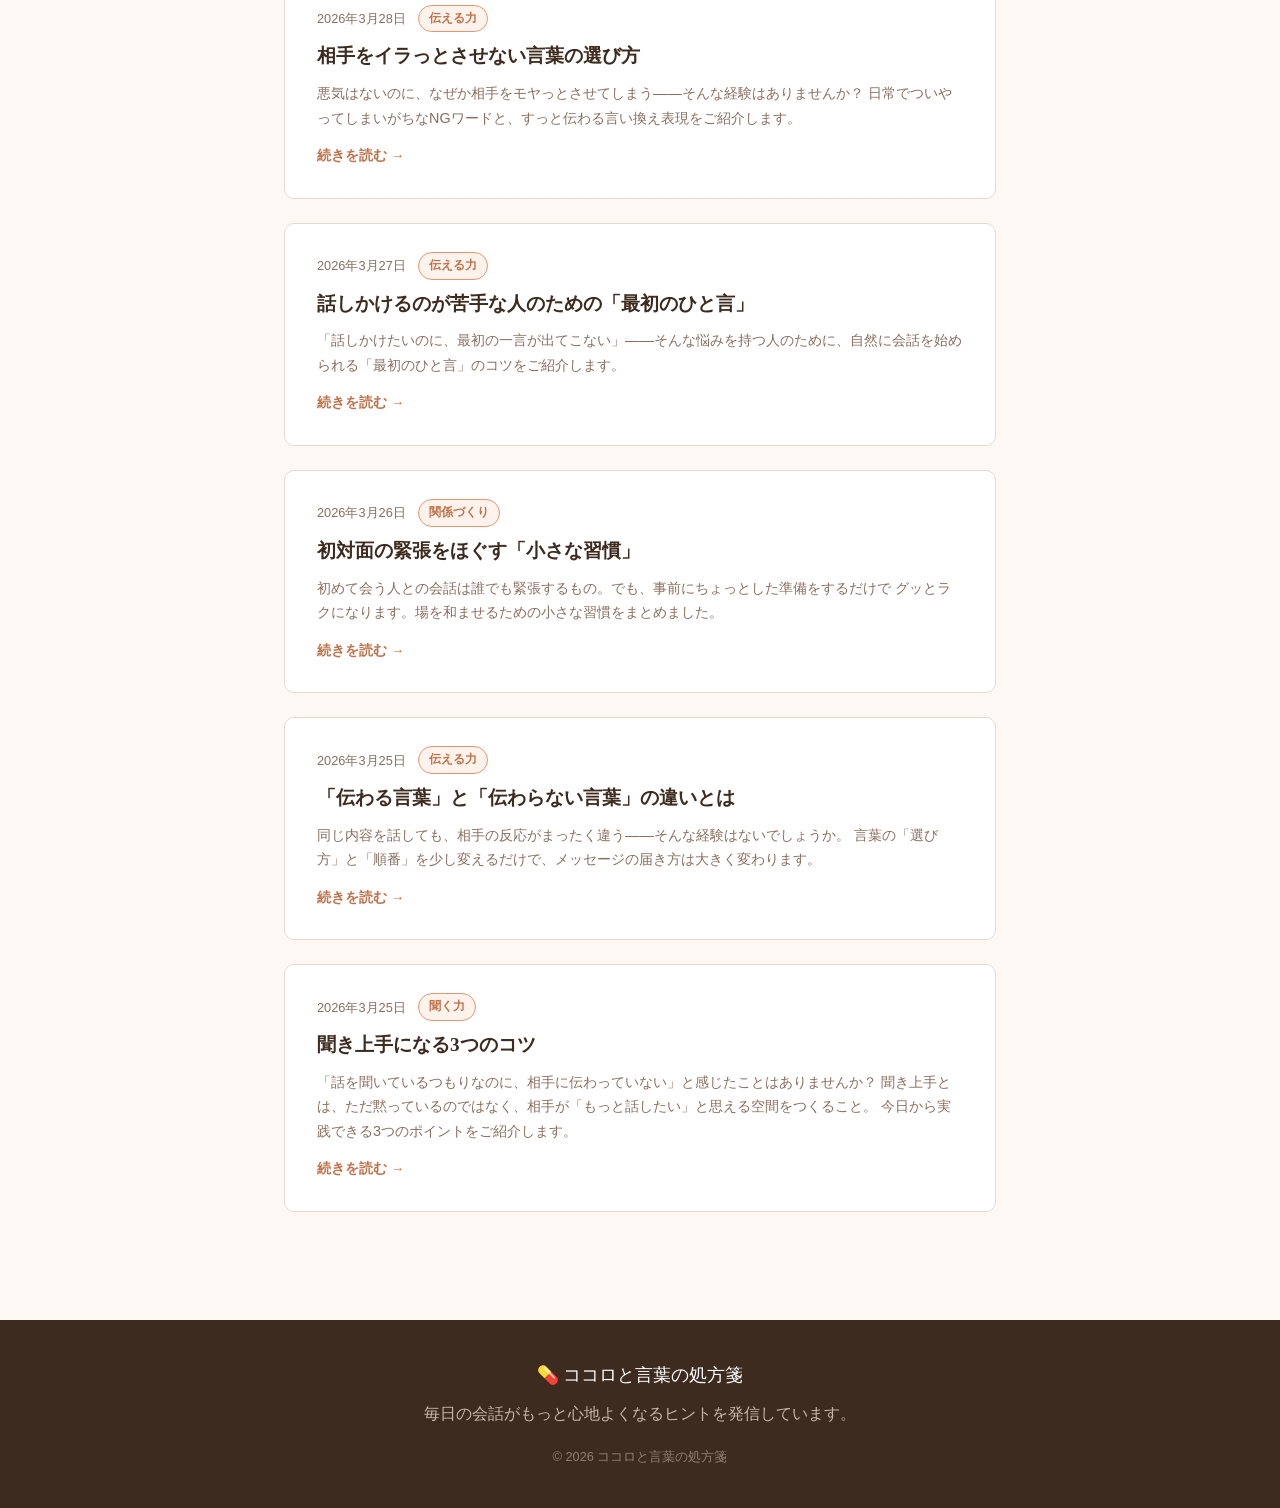
==== commit 10ab5d01: "Add files via upload" ====
--- a/index.html
+++ b/index.html
@@ -43,6 +43,36 @@
       <a href="#" class="article-card">
         <div class="article-card__meta">
           <span class="article-card__date">近日公開</span>
+          <span class="article-card__tag">伝える力</span>
+        </div>
+        <h3 class="article-card__title">LINEで誤解されないための書き方</h3>
+        <p class="article-card__excerpt">
+          文字だけのやりとりは、思わぬ誤解を生みやすいもの。「冷たく聞こえた」「怒ってる？」と
+          相手に感じさせてしまった経験はありませんか？LINEでも気持ちがちゃんと伝わる、
+          誤解されにくい書き方のコツをご紹介します。
+        </p>
+        <span class="article-card__read-more">準備中...</span>
+      </a>
+
+      <!-- 記事2 -->
+      <a href="article-apology.html" class="article-card">
+        <div class="article-card__meta">
+          <span class="article-card__date">2026年3月31日</span>
+          <span class="article-card__tag">伝える力</span>
+        </div>
+        <h3 class="article-card__title">謝り方ひとつで関係が変わる</h3>
+        <p class="article-card__excerpt">
+          「ごめんなさい」と言ったのに、なぜか余計に相手を怒らせてしまった——
+          そんな経験はありませんか？謝り方には「伝わる謝り方」と「逆効果な謝り方」があります。
+          関係を修復し、信頼を取り戻すための言葉の選び方をご紹介します。
+        </p>
+        <span class="article-card__read-more">続きを読む →</span>
+      </a>
+
+      <!-- 記事2 -->
+      <a href="article-conversation.html" class="article-card">
+        <div class="article-card__meta">
+          <span class="article-card__date">2026年3月30日</span>
           <span class="article-card__tag">聞く力</span>
         </div>
         <h3 class="article-card__title">会話が続かない人が知っておきたい3つのコツ</h3>
@@ -51,7 +81,7 @@
           会話が続かないのは話題がないせいではありません。ちょっとした「聞き方」の工夫で、
           会話は自然と弾むようになります。
         </p>
-        <span class="article-card__read-more">準備中...</span>
+        <span class="article-card__read-more">続きを読む →</span>
       </a>
 
       <!-- 記事2 -->
